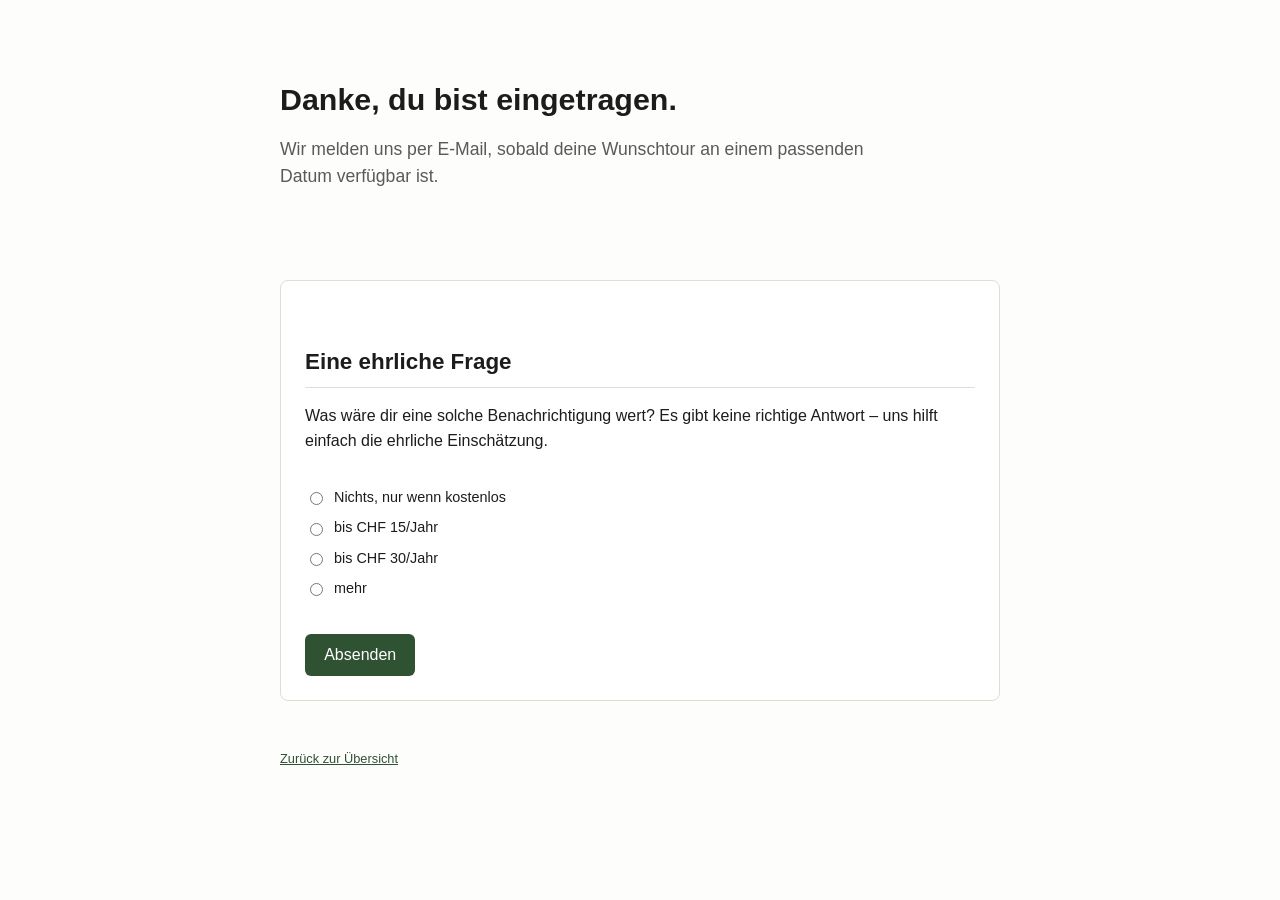
==== danke.html @ 3d611ba7 "Initial landing page for Swiss hut-tour availability alerts Static site with five researched multi-d" ====
<!doctype html>
<html lang="de">
<head>
<meta charset="utf-8">
<meta name="viewport" content="width=device-width, initial-scale=1">
<title>Danke – Hüttentouren Schweiz</title>
<link rel="stylesheet" href="styles.css">
</head>
<body>
<div class="wrap">

<header class="hero">
  <h1>Danke, du bist eingetragen.</h1>
  <p class="lead">
    Wir melden uns per E-Mail, sobald deine Wunschtour an einem passenden Datum verfügbar ist.
  </p>
</header>

<section class="offer">
  <h2>Eine ehrliche Frage</h2>
  <p>
    Was wäre dir eine solche Benachrichtigung wert? Es gibt keine richtige Antwort – uns hilft
    einfach die ehrliche Einschätzung.
  </p>
  <!--
    TODO (Vince, vor Go-Live): eigener, zweiter Formspree/Tally-Endpoint für den Preistest.
    Bewusst als separates, anonymes Formular gehalten statt an die E-Mail-Eintragung gekoppelt –
    einfacher umzusetzen und für die Auswertung (Verteilung der Antworten) ausreichend.
  -->
  <form class="signup" action="https://formspree.io/f/DEIN_PREISTEST_FORMULAR_ID" method="POST">
    <div class="price-options">
      <label><input type="radio" name="preis" value="nichts" required> Nichts, nur wenn kostenlos</label>
      <label><input type="radio" name="preis" value="bis15"> bis CHF 15/Jahr</label>
      <label><input type="radio" name="preis" value="bis30"> bis CHF 30/Jahr</label>
      <label><input type="radio" name="preis" value="mehr"> mehr</label>
    </div>
    <button type="submit">Absenden</button>
  </form>
</section>

<footer>
  <p><a href="index.html">Zurück zur Übersicht</a></p>
</footer>

</div>
</body>
</html>
---- styles.css ----
/* Bewusst simpel gehalten: kein Framework, keine Markenidentität in dieser Phase. */

:root {
  --text: #1c1c1c;
  --muted: #5a5a5a;
  --bg: #fdfdfb;
  --card-bg: #ffffff;
  --border: #e0ddd6;
  --accent: #2f5233;
  --warn-bg: #fdf3e3;
  --warn-border: #e0b862;
  --max-width: 760px;
}

* { box-sizing: border-box; }

body {
  margin: 0;
  font-family: -apple-system, BlinkMacSystemFont, "Segoe UI", Roboto, Helvetica, Arial, sans-serif;
  color: var(--text);
  background: var(--bg);
  line-height: 1.55;
}

.wrap {
  max-width: var(--max-width);
  margin: 0 auto;
  padding: 2rem 1.25rem 4rem;
}

header.hero {
  padding: 3rem 0 2rem;
  text-align: left;
}

h1 {
  font-size: 1.9rem;
  line-height: 1.25;
  margin: 0 0 1rem;
}

.lead {
  font-size: 1.1rem;
  color: var(--muted);
  max-width: 60ch;
}

h2 {
  font-size: 1.4rem;
  margin: 2.5rem 0 1rem;
  border-bottom: 1px solid var(--border);
  padding-bottom: 0.5rem;
}

section.intro p {
  max-width: 60ch;
}

.tour-card {
  background: var(--card-bg);
  border: 1px solid var(--border);
  border-radius: 8px;
  padding: 1.25rem 1.25rem 1.5rem;
  margin-bottom: 1.5rem;
}

.tour-card h3 {
  margin: 0 0 0.15rem;
  font-size: 1.2rem;
}

.tour-meta {
  color: var(--muted);
  font-size: 0.92rem;
  margin: 0 0 0.75rem;
}

.tour-hook {
  margin: 0 0 1rem;
}

.warn-box {
  background: var(--warn-bg);
  border: 1px solid var(--warn-border);
  border-radius: 6px;
  padding: 0.7rem 0.9rem;
  font-size: 0.92rem;
  margin: 0 0 1rem;
}

table.etappen {
  width: 100%;
  border-collapse: collapse;
  font-size: 0.9rem;
  margin-bottom: 1rem;
}

table.etappen th, table.etappen td {
  text-align: left;
  padding: 0.4rem 0.5rem;
  border-bottom: 1px solid var(--border);
  vertical-align: top;
}

table.etappen th {
  font-weight: 600;
  color: var(--muted);
}

.footnote {
  font-size: 0.82rem;
  color: var(--muted);
  margin: -0.5rem 0 1rem;
}

.huetten-list {
  font-size: 0.92rem;
  margin: 0 0 1rem;
  padding-left: 1.1rem;
}

.huetten-list li { margin-bottom: 0.3rem; }

.reise-grid {
  display: grid;
  grid-template-columns: repeat(auto-fit, minmax(150px, 1fr));
  gap: 0.5rem 1rem;
  font-size: 0.9rem;
  margin: 0 0 1rem;
}

.reise-grid div { padding: 0.3rem 0; border-bottom: 1px dotted var(--border); }

.tour-facts {
  font-size: 0.9rem;
  color: var(--muted);
}

a { color: var(--accent); }

section.offer {
  background: var(--card-bg);
  border: 1px solid var(--border);
  border-radius: 8px;
  padding: 1.5rem;
  margin-top: 2.5rem;
}

form.signup {
  display: flex;
  flex-direction: column;
  gap: 0.9rem;
  max-width: 420px;
}

label {
  font-size: 0.9rem;
  font-weight: 600;
}

input[type="email"], select {
  padding: 0.6rem 0.7rem;
  border: 1px solid var(--border);
  border-radius: 6px;
  font-size: 1rem;
  font-family: inherit;
}

button {
  background: var(--accent);
  color: #fff;
  border: none;
  border-radius: 6px;
  padding: 0.75rem 1.2rem;
  font-size: 1rem;
  cursor: pointer;
  width: fit-content;
}

button:hover { opacity: 0.92; }

.about, .legal {
  font-size: 0.92rem;
  color: var(--muted);
  margin-top: 2.5rem;
}

.legal h2 { font-size: 1.1rem; }

footer {
  margin-top: 3rem;
  font-size: 0.8rem;
  color: var(--muted);
}

.price-options {
  display: flex;
  flex-direction: column;
  gap: 0.5rem;
  margin: 1rem 0 1.25rem;
}

.price-options label {
  font-weight: 400;
  display: flex;
  align-items: center;
  gap: 0.5rem;
}
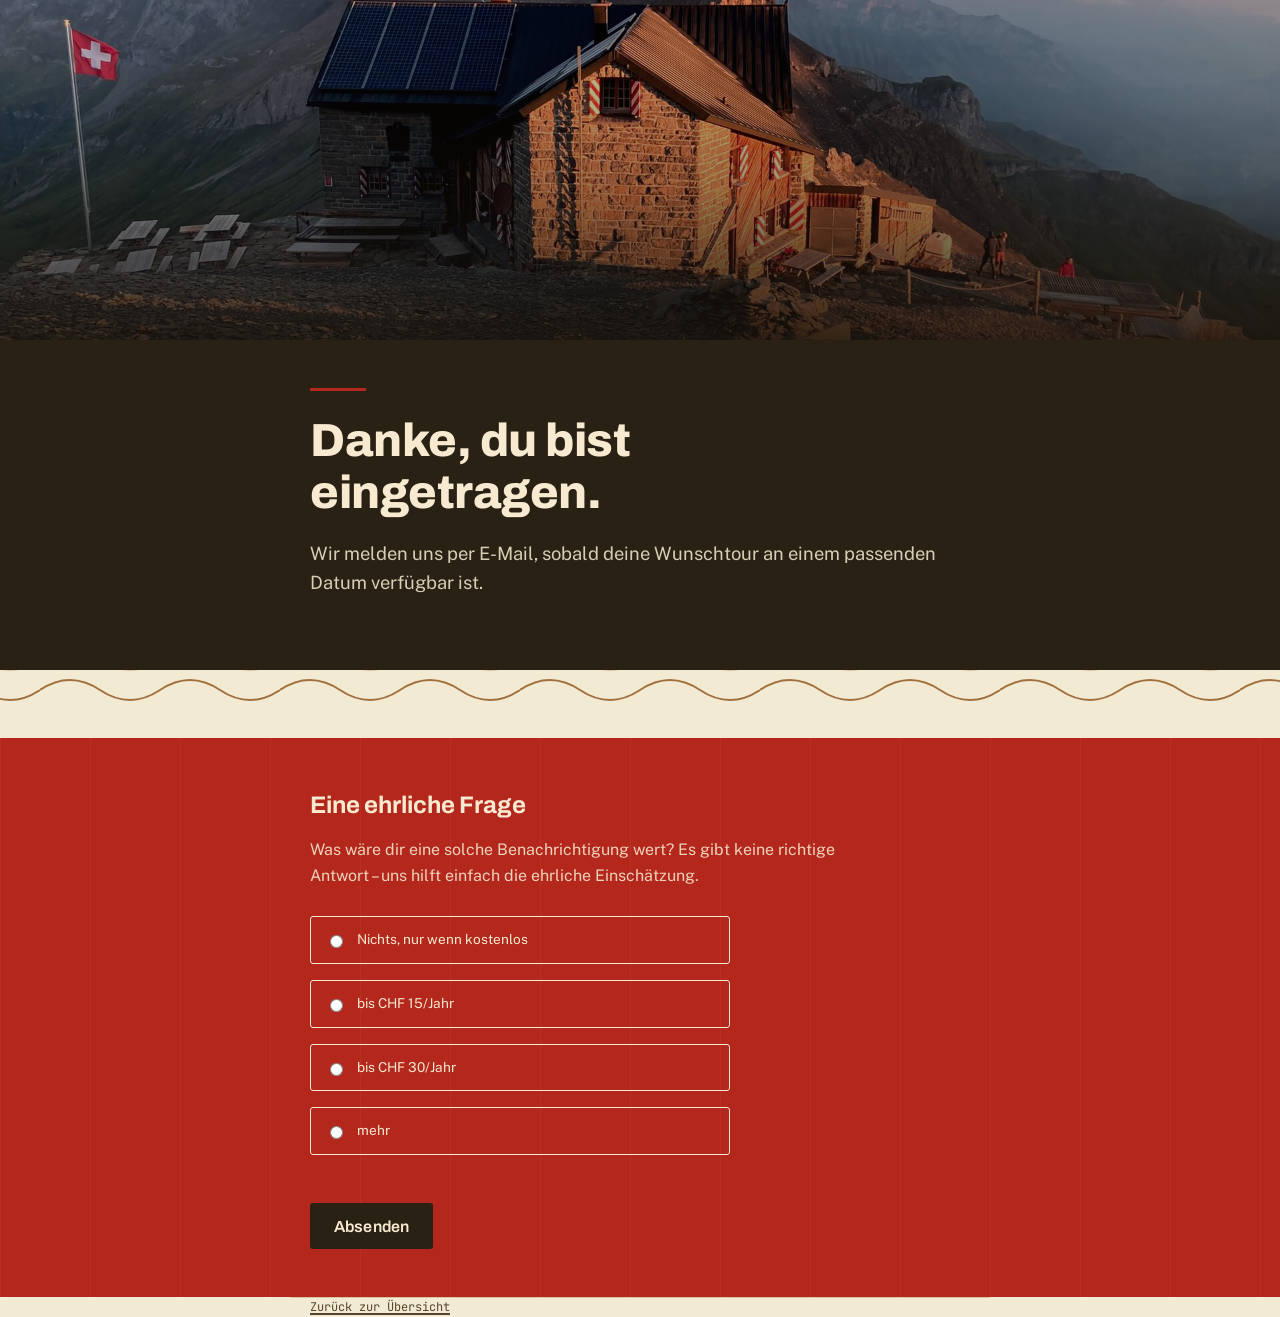
==== commit 97802036: "Redesign landing page for scannability, hierarchy, and real photography Rebuild the Landeskarte desi" ====
--- a/danke.html
+++ b/danke.html
@@ -4,44 +4,51 @@
 <meta charset="utf-8">
 <meta name="viewport" content="width=device-width, initial-scale=1">
 <title>Danke – Hüttentouren Schweiz</title>
+<link rel="icon" href="data:image/svg+xml,%3Csvg xmlns='http://www.w3.org/2000/svg' viewBox='0 0 24 24'%3E%3Crect width='24' height='24' fill='%23f3ead4'/%3E%3Cpath d='M2 18 L9 7 L13 13 L16 9 L22 18 Z' fill='none' stroke='%23b3271c' stroke-width='1.8' stroke-linejoin='round'/%3E%3C/svg%3E">
+<link rel="preconnect" href="https://fonts.googleapis.com">
+<link rel="preconnect" href="https://fonts.gstatic.com" crossorigin>
 <link rel="stylesheet" href="styles.css">
 </head>
 <body>
-<div class="wrap">
 
 <header class="hero">
-  <h1>Danke, du bist eingetragen.</h1>
-  <p class="lead">
-    Wir melden uns per E-Mail, sobald deine Wunschtour an einem passenden Datum verfügbar ist.
-  </p>
+  <div class="hero-photo hero-photo--compact">
+    <img src="images/hero-bluemlisalp.jpg" alt="Blüemlisalphütte SAC bei Sonnenaufgang" loading="eager">
+  </div>
+  <div class="hero-inner">
+    <div class="container">
+      <span class="kicker-route" aria-hidden="true"></span>
+      <h1>Danke, du bist eingetragen.</h1>
+      <p class="lead">
+        Wir melden uns per E-Mail, sobald deine Wunschtour an einem passenden Datum verfügbar ist.
+      </p>
+    </div>
+  </div>
+  <div class="contour-divider" aria-hidden="true"></div>
 </header>
 
 <section class="offer">
-  <h2>Eine ehrliche Frage</h2>
-  <p>
-    Was wäre dir eine solche Benachrichtigung wert? Es gibt keine richtige Antwort – uns hilft
-    einfach die ehrliche Einschätzung.
-  </p>
-  <!--
-    TODO (Vince, vor Go-Live): eigener, zweiter Formspree/Tally-Endpoint für den Preistest.
-    Bewusst als separates, anonymes Formular gehalten statt an die E-Mail-Eintragung gekoppelt –
-    einfacher umzusetzen und für die Auswertung (Verteilung der Antworten) ausreichend.
-  -->
-  <form class="signup" action="https://formspree.io/f/DEIN_PREISTEST_FORMULAR_ID" method="POST">
-    <div class="price-options">
-      <label><input type="radio" name="preis" value="nichts" required> Nichts, nur wenn kostenlos</label>
-      <label><input type="radio" name="preis" value="bis15"> bis CHF 15/Jahr</label>
-      <label><input type="radio" name="preis" value="bis30"> bis CHF 30/Jahr</label>
-      <label><input type="radio" name="preis" value="mehr"> mehr</label>
-    </div>
-    <button type="submit">Absenden</button>
-  </form>
+  <div class="container">
+    <h2>Eine ehrliche Frage</h2>
+    <p>
+      Was wäre dir eine solche Benachrichtigung wert? Es gibt keine richtige Antwort – uns hilft
+      einfach die ehrliche Einschätzung.
+    </p>
+    <form class="signup" action="https://formspree.io/f/xppalkog" method="POST">
+      <div class="price-options">
+        <label><input type="radio" name="preis" value="nichts" required> Nichts, nur wenn kostenlos</label>
+        <label><input type="radio" name="preis" value="bis15"> bis CHF 15/Jahr</label>
+        <label><input type="radio" name="preis" value="bis30"> bis CHF 30/Jahr</label>
+        <label><input type="radio" name="preis" value="mehr"> mehr</label>
+      </div>
+      <button type="submit">Absenden</button>
+    </form>
+  </div>
 </section>
 
-<footer>
+<footer class="container">
   <p><a href="index.html">Zurück zur Übersicht</a></p>
 </footer>
 
-</div>
 </body>
 </html>
--- a/styles.css
+++ b/styles.css
@@ -1,208 +1,609 @@
-/* Bewusst simpel gehalten: kein Framework, keine Markenidentität in dieser Phase. */
+/* Gestaltungswelt: Schweizer Landeskarte (swisstopo). Terrainpapier, Höhenlinien-Textur,
+   eine einzige Routenfarbe für Aktion/Auswahl. Siehe Richtungsvertrag in index.html. */
+
+@import url('https://fonts.googleapis.com/css2?family=Archivo+Expanded:wght@700;800&family=Archivo:wght@500;600;700&family=Public+Sans:wght@400;500;600&family=JetBrains+Mono:wght@400;500;700&display=swap');
 
 :root {
-  --text: #1c1c1c;
-  --muted: #5a5a5a;
-  --bg: #fdfdfb;
-  --card-bg: #ffffff;
-  --border: #e0ddd6;
-  --accent: #2f5233;
-  --warn-bg: #fdf3e3;
-  --warn-border: #e0b862;
-  --max-width: 760px;
+  --paper: #f3ead4;
+  --paper-deep: #e8daae;
+  --card-bg: #f8f2e1;
+  --ink: #2a2115;
+  --ink-soft: #55452f;
+  --contour: #a2703f;
+  --contour-soft: #cba677;
+  --water: #1c6c88;
+  --route: #b3271c;
+  --route-deep: #8a1e15;
+  --on-route: #f7ead0;
+  --border: #d8c69a;
+  --warn-bg: #f7e6bd;
+  --warn-border: #b9812c;
+  --content-width: 700px;
+  --wide-width: 1040px;
+  --radius: 3px;
 }
 
 * { box-sizing: border-box; }
+
+::selection { background: var(--route); color: var(--on-route); }
 
 body {
   margin: 0;
-  font-family: -apple-system, BlinkMacSystemFont, "Segoe UI", Roboto, Helvetica, Arial, sans-serif;
-  color: var(--text);
-  background: var(--bg);
-  line-height: 1.55;
-}
-
-.wrap {
-  max-width: var(--max-width);
+  font-family: "Public Sans", -apple-system, BlinkMacSystemFont, "Segoe UI", sans-serif;
+  color: var(--ink);
+  background: var(--paper);
+  line-height: 1.6;
+  -webkit-font-smoothing: antialiased;
+}
+
+.container {
+  max-width: var(--content-width);
   margin: 0 auto;
-  padding: 2rem 1.25rem 4rem;
-}
-
+  padding: 0 1.25rem;
+}
+
+.container-wide {
+  max-width: var(--wide-width);
+  margin: 0 auto;
+  padding: 0 1.25rem;
+}
+
+h1, h2, h3 {
+  font-family: "Archivo", sans-serif;
+  font-weight: 700;
+  color: var(--ink);
+  margin: 0;
+}
+
+a { color: var(--route); text-decoration-thickness: 1.5px; text-underline-offset: 2px; }
+a:hover { color: var(--route-deep); }
+
+a:focus-visible, button:focus-visible, input:focus-visible, select:focus-visible {
+  outline: 2.5px solid var(--route);
+  outline-offset: 2px;
+}
+
+input, select, button { accent-color: var(--route); }
+input, select { caret-color: var(--route); }
+
+/* ---------- Icon sprite ---------- */
+.icons { position: absolute; width: 0; height: 0; overflow: hidden; }
+.icon { width: 1em; height: 1em; stroke: currentColor; fill: none; stroke-width: 1.6; stroke-linecap: round; stroke-linejoin: round; vertical-align: -0.15em; }
+
+/* ---------- Hero ---------- */
 header.hero {
-  padding: 3rem 0 2rem;
-  text-align: left;
+  position: relative;
+  background: var(--ink);
+}
+
+.hero-photo {
+  position: relative;
+  min-height: min(64vh, 560px);
+  display: flex;
+  align-items: flex-end;
+  overflow: hidden;
+}
+
+.hero-photo img {
+  position: absolute;
+  inset: 0;
+  width: 100%;
+  height: 100%;
+  object-fit: cover;
+  object-position: center 60%;
+  filter: sepia(0.3) saturate(1.2) hue-rotate(-8deg) contrast(1.06) brightness(0.88);
+}
+
+.hero-photo--compact { min-height: min(38vh, 340px); }
+
+.hero-photo::after {
+  content: "";
+  position: absolute;
+  inset: 0;
+  background: linear-gradient(180deg, rgba(23, 17, 10, 0.1) 0%, rgba(23, 17, 10, 0.35) 55%, rgba(23, 17, 10, 0.86) 100%);
+}
+
+.hero-inner {
+  position: relative;
+  z-index: 1;
+  padding: 3rem 0 2.5rem;
+  color: var(--on-route);
+}
+
+.hero .kicker-route {
+  display: block;
+  width: 3.5rem;
+  height: 3px;
+  background: var(--route);
+  margin-bottom: 1.5rem;
 }
 
 h1 {
-  font-size: 1.9rem;
-  line-height: 1.25;
-  margin: 0 0 1rem;
-}
+  font-family: "Archivo Expanded", "Archivo", sans-serif;
+  font-weight: 800;
+  font-size: clamp(1.9rem, 4.2vw, 2.9rem);
+  line-height: 1.12;
+  letter-spacing: -0.01em;
+  max-width: 15ch;
+  margin-bottom: 1.25rem;
+}
+
+header.hero h1 { color: var(--on-route); }
 
 .lead {
-  font-size: 1.1rem;
-  color: var(--muted);
-  max-width: 60ch;
+  font-size: 1.15rem;
+  color: var(--ink-soft);
+  max-width: 58ch;
+  margin: 0 0 2rem;
+}
+
+header.hero .lead { color: rgba(247, 234, 208, 0.86); }
+
+.legend-strip {
+  display: flex;
+  flex-wrap: wrap;
+  gap: 0.5rem 0;
+  border-top: 1px solid rgba(247, 234, 208, 0.3);
+  border-bottom: 1px solid rgba(247, 234, 208, 0.3);
+  padding: 0.85rem 0;
+}
+
+.legend-item {
+  display: flex;
+  align-items: center;
+  gap: 0.5rem;
+  font-family: "JetBrains Mono", monospace;
+  font-size: 0.82rem;
+  letter-spacing: 0.02em;
+  color: rgba(247, 234, 208, 0.86);
+  padding-right: 1.5rem;
+  border-right: 1px solid rgba(247, 234, 208, 0.3);
+}
+.legend-item:last-child { border-right: none; padding-right: 0; }
+.legend-item .icon { color: var(--route); width: 1.15em; height: 1.15em; }
+
+/* Crisp, fixed-tile contour texture -- a background pattern, never a
+   viewBox-stretched vector, so it can never distort or pixelate. */
+.contour-divider {
+  height: 3.25rem;
+  background-image: url("data:image/svg+xml,%3Csvg xmlns='http://www.w3.org/2000/svg' viewBox='0 0 240 120'%3E%3Cpath d='M0 88 Q30 68 60 88 T120 88 T180 88 T240 88' fill='none' stroke='%23a2703f' stroke-width='2'/%3E%3Cpath d='M0 58 Q30 38 60 58 T120 58 T180 58 T240 58' fill='none' stroke='%23cba677' stroke-width='1.6' opacity='0.8'/%3E%3Cpath d='M0 28 Q30 13 60 28 T120 28 T180 28 T240 28' fill='none' stroke='%23cba677' stroke-width='1.2' opacity='0.5'/%3E%3C/svg%3E");
+  background-repeat: repeat-x;
+  background-size: 240px 120px;
+  background-position: bottom center;
+  background-color: var(--paper);
+}
+
+/* ---------- Intro ---------- */
+section.intro { padding: 2.75rem 0 0.5rem; }
+
+section.intro h2 { font-size: 1.35rem; margin-bottom: 0.9rem; }
+section.intro p { max-width: 62ch; color: var(--ink-soft); }
+
+.jump-nav {
+  display: flex;
+  flex-wrap: wrap;
+  gap: 0.6rem;
+  margin-top: 1.4rem;
+}
+.jump-nav a {
+  font-family: "Archivo", sans-serif;
+  font-weight: 600;
+  font-size: 0.82rem;
+  color: var(--route-deep);
+  text-decoration: none;
+  border: 1.5px solid var(--contour-soft);
+  border-radius: 2px;
+  padding: 0.4rem 0.75rem;
+  transition: border-color 0.15s ease, background 0.15s ease;
+}
+.jump-nav a:hover, .jump-nav a:focus-visible {
+  border-color: var(--route);
+  background: var(--card-bg);
 }
 
 h2 {
-  font-size: 1.4rem;
-  margin: 2.5rem 0 1rem;
-  border-bottom: 1px solid var(--border);
-  padding-bottom: 0.5rem;
-}
-
-section.intro p {
-  max-width: 60ch;
-}
+  font-size: 1.35rem;
+  letter-spacing: -0.005em;
+}
+
+.section-heading {
+  display: flex;
+  align-items: baseline;
+  gap: 0.75rem;
+  margin: 3rem 0 1.25rem;
+}
+.section-heading::after {
+  content: "";
+  flex: 1;
+  height: 1px;
+  background: repeating-linear-gradient(90deg, var(--contour-soft) 0 6px, transparent 6px 11px);
+  transform: translateY(-0.3em);
+}
+
+/* ---------- Tour cards ---------- */
+main.tours { padding: 0.5rem 0 1rem; }
 
 .tour-card {
+  position: relative;
   background: var(--card-bg);
   border: 1px solid var(--border);
-  border-radius: 8px;
-  padding: 1.25rem 1.25rem 1.5rem;
-  margin-bottom: 1.5rem;
+  border-radius: var(--radius);
+  padding: 0;
+  margin-bottom: 2.25rem;
+  clip-path: polygon(0 0, calc(100% - 22px) 0, 100% 22px, 100% 100%, 0 100%);
+  box-shadow: 0 1px 3px rgba(42, 33, 22, 0.07), 0 6px 14px rgba(42, 33, 22, 0.05);
+  overflow: hidden;
+}
+
+.tour-card::before {
+  content: "";
+  position: absolute;
+  top: 0; right: 0;
+  width: 22px; height: 22px;
+  background: var(--paper-deep);
+  clip-path: polygon(0 0, 100% 0, 100% 100%);
+  border-bottom: 1px solid var(--border);
+  border-left: 1px solid var(--border);
+  z-index: 2;
+}
+
+.tour-photo {
+  position: relative;
+  aspect-ratio: 16 / 9;
+  background: var(--paper-deep);
+}
+
+.tour-photo img {
+  width: 100%;
+  height: 100%;
+  object-fit: cover;
+  display: block;
+  filter: sepia(0.25) saturate(1.15) hue-rotate(-6deg) contrast(1.04) brightness(0.95);
+}
+
+.region-tag {
+  position: absolute;
+  left: 0.9rem;
+  bottom: 0.9rem;
+  background: rgba(23, 17, 10, 0.72);
+  color: var(--on-route);
+  font-family: "JetBrains Mono", monospace;
+  font-size: 0.72rem;
+  letter-spacing: 0.06em;
+  text-transform: uppercase;
+  padding: 0.35rem 0.6rem;
+  border-radius: 2px;
+}
+
+.tour-card-body {
+  padding: 1.5rem 1.75rem 1.85rem;
+}
+
+.tour-card-head {
+  display: flex;
+  justify-content: space-between;
+  align-items: flex-start;
+  gap: 1rem;
+  flex-wrap: wrap;
+  margin-bottom: 0.4rem;
 }
 
 .tour-card h3 {
-  margin: 0 0 0.15rem;
-  font-size: 1.2rem;
+  font-size: 1.3rem;
+  line-height: 1.25;
+  max-width: 34ch;
 }
 
 .tour-meta {
-  color: var(--muted);
-  font-size: 0.92rem;
-  margin: 0 0 0.75rem;
-}
+  display: flex;
+  flex-wrap: wrap;
+  gap: 0 1.1rem;
+  font-family: "JetBrains Mono", monospace;
+  font-size: 0.8rem;
+  color: var(--ink-soft);
+  margin: 0 0 1.1rem;
+}
+.tour-meta span { display: inline-flex; align-items: center; gap: 0.4rem; }
+.tour-meta .icon { color: var(--contour); }
 
 .tour-hook {
-  margin: 0 0 1rem;
+  margin: 0 0 1.1rem;
+  color: var(--ink-soft);
 }
 
 .warn-box {
   background: var(--warn-bg);
-  border: 1px solid var(--warn-border);
-  border-radius: 6px;
-  padding: 0.7rem 0.9rem;
+  border: 1px dashed var(--warn-border);
+  border-radius: var(--radius);
+  padding: 0.75rem 1rem;
   font-size: 0.92rem;
-  margin: 0 0 1rem;
+  margin: 0 0 1.25rem;
+  display: flex;
+  gap: 0.6rem;
+}
+.warn-box .icon { flex-shrink: 0; margin-top: 0.2em; color: var(--warn-border); width: 1.2em; height: 1.2em; }
+
+.table-scroll {
+  overflow-x: auto;
+  margin: 0 0 0.4rem;
+  border-top: 1px solid var(--border);
 }
 
 table.etappen {
   width: 100%;
+  min-width: 460px;
   border-collapse: collapse;
-  font-size: 0.9rem;
-  margin-bottom: 1rem;
+  font-size: 0.88rem;
 }
 
 table.etappen th, table.etappen td {
   text-align: left;
-  padding: 0.4rem 0.5rem;
+  padding: 0.6rem 0.6rem 0.6rem 0;
   border-bottom: 1px solid var(--border);
   vertical-align: top;
 }
 
 table.etappen th {
+  font-family: "Archivo", sans-serif;
   font-weight: 600;
-  color: var(--muted);
+  font-size: 0.72rem;
+  letter-spacing: 0.06em;
+  text-transform: uppercase;
+  color: var(--ink-soft);
+}
+
+table.etappen td:nth-child(1) {
+  width: 2.4rem;
+}
+
+.day-badge {
+  display: inline-flex;
+  align-items: center;
+  justify-content: center;
+  width: 1.6rem;
+  height: 1.6rem;
+  border-radius: 50%;
+  background: var(--route);
+  color: var(--on-route);
+  font-family: "JetBrains Mono", monospace;
+  font-weight: 700;
+  font-size: 0.78rem;
+}
+
+table.etappen td:nth-child(3), table.etappen td:nth-child(4) {
+  font-family: "JetBrains Mono", monospace;
+  font-size: 0.85rem;
+  white-space: nowrap;
 }
 
 .footnote {
-  font-size: 0.82rem;
-  color: var(--muted);
-  margin: -0.5rem 0 1rem;
+  font-size: 0.8rem;
+  color: var(--ink-soft);
+  margin: 0.6rem 0 1.25rem;
+  font-style: italic;
 }
 
 .huetten-list {
+  list-style: none;
+  margin: 0 0 1.25rem;
+  padding: 0;
+  display: flex;
+  flex-direction: column;
+  gap: 0.45rem;
+}
+.huetten-list li {
+  display: flex;
+  align-items: baseline;
+  gap: 0.55rem;
   font-size: 0.92rem;
-  margin: 0 0 1rem;
-  padding-left: 1.1rem;
-}
-
-.huetten-list li { margin-bottom: 0.3rem; }
+}
+.huetten-list .icon { flex-shrink: 0; color: var(--contour); width: 1.05em; height: 1.05em; transform: translateY(0.15em); }
 
 .reise-grid {
   display: grid;
-  grid-template-columns: repeat(auto-fit, minmax(150px, 1fr));
-  gap: 0.5rem 1rem;
+  grid-template-columns: repeat(auto-fit, minmax(160px, 1fr));
+  gap: 0;
+  font-family: "JetBrains Mono", monospace;
+  font-size: 0.82rem;
+  color: var(--ink-soft);
+  margin: 0 0 1rem;
+  border: 1px solid var(--border);
+  border-radius: var(--radius);
+  overflow: hidden;
+}
+.reise-grid div {
+  padding: 0.55rem 0.75rem;
+  border-bottom: 1px solid var(--border);
+  border-right: 1px solid var(--border);
+}
+.reise-grid div:nth-last-child(-n+2) { border-bottom: none; }
+
+.tour-facts {
+  font-size: 0.85rem;
+  color: var(--ink-soft);
+}
+
+/* ---------- Disclosure (Etappenplan etc.) ---------- */
+summary.tour-toggle {
+  list-style: none;
+  cursor: pointer;
+  display: flex;
+  align-items: center;
+  justify-content: space-between;
+  gap: 0.75rem;
+  font-family: "Archivo", sans-serif;
+  font-weight: 600;
   font-size: 0.9rem;
-  margin: 0 0 1rem;
-}
-
-.reise-grid div { padding: 0.3rem 0; border-bottom: 1px dotted var(--border); }
-
-.tour-facts {
-  font-size: 0.9rem;
-  color: var(--muted);
-}
-
-a { color: var(--accent); }
-
+  color: var(--route-deep);
+  padding: 0.9rem 0;
+  border-top: 1px solid var(--border);
+  margin-top: 0.35rem;
+  -webkit-tap-highlight-color: transparent;
+}
+summary.tour-toggle::-webkit-details-marker { display: none; }
+summary.tour-toggle::marker { content: ""; }
+summary.tour-toggle:active { opacity: 0.65; }
+
+.tour-detail-wrap[open] summary.tour-toggle { color: var(--ink); }
+
+.chevron {
+  width: 1.15em;
+  height: 1.15em;
+  flex-shrink: 0;
+  transition: transform 0.25s cubic-bezier(0.16, 1, 0.3, 1);
+}
+.tour-detail-wrap[open] .chevron { transform: rotate(180deg); }
+
+.tour-detail-inner { padding-top: 1.1rem; }
+
+@starting-style {
+  .tour-detail-wrap[open] .tour-detail-inner { opacity: 0; }
+}
+.tour-detail-wrap[open] .tour-detail-inner {
+  opacity: 1;
+  transition: opacity 0.4s ease;
+}
+
+@media (prefers-reduced-motion: reduce) {
+  .chevron { transition: none; }
+  .tour-detail-wrap[open] .tour-detail-inner { transition: none; }
+}
+
+/* ---------- Offer band ---------- */
 section.offer {
-  background: var(--card-bg);
-  border: 1px solid var(--border);
-  border-radius: 8px;
-  padding: 1.5rem;
-  margin-top: 2.5rem;
-}
+  background: var(--route);
+  background-image:
+    repeating-linear-gradient(90deg, rgba(247,234,208,0.05) 0 1px, transparent 1px 90px);
+  color: var(--on-route);
+  padding: 3rem 0;
+  margin: 1rem 0 0;
+}
+
+section.offer h2 { color: var(--on-route); font-size: 1.5rem; }
+section.offer > .container > p { color: rgba(247,234,208,0.88); max-width: 56ch; margin: 0.8rem 0 1.75rem; }
 
 form.signup {
   display: flex;
   flex-direction: column;
-  gap: 0.9rem;
+  gap: 1.1rem;
   max-width: 420px;
 }
 
 label {
-  font-size: 0.9rem;
+  font-size: 0.85rem;
   font-weight: 600;
+  font-family: "Archivo", sans-serif;
+  letter-spacing: 0.02em;
+  text-transform: uppercase;
+  color: var(--on-route);
+  display: block;
+  margin-bottom: 0.4rem;
 }
 
 input[type="email"], select {
-  padding: 0.6rem 0.7rem;
-  border: 1px solid var(--border);
-  border-radius: 6px;
+  width: 100%;
+  padding: 0.75rem 0.85rem;
+  border: 1.5px solid var(--on-route);
+  border-radius: var(--radius);
   font-size: 1rem;
-  font-family: inherit;
-}
+  font-family: "Public Sans", sans-serif;
+  background: var(--on-route);
+  color: var(--ink);
+}
+input[type="email"]::placeholder { color: var(--ink-soft); }
+
+input:invalid:not(:placeholder-shown) { border-color: #5a1710; }
 
 button {
-  background: var(--accent);
-  color: #fff;
+  background: var(--ink);
+  color: var(--on-route);
   border: none;
-  border-radius: 6px;
-  padding: 0.75rem 1.2rem;
+  border-radius: var(--radius);
+  padding: 0.9rem 1.5rem;
   font-size: 1rem;
+  font-family: "Archivo", sans-serif;
+  font-weight: 600;
+  letter-spacing: 0.01em;
   cursor: pointer;
   width: fit-content;
-}
-
-button:hover { opacity: 0.92; }
-
+  transition: transform 0.15s ease, background 0.15s ease;
+}
+button:hover { background: #40331f; transform: translateY(-1px); }
+button:active { transform: translateY(0); }
+button:disabled { opacity: 0.7; cursor: wait; transform: none; }
+
+/* ---------- About / legal / footer ---------- */
 .about, .legal {
+  padding: 0 0;
+}
+.about h2, .legal h2 { font-size: 1.1rem; }
+.about p, .legal p {
   font-size: 0.92rem;
-  color: var(--muted);
-  margin-top: 2.5rem;
-}
-
-.legal h2 { font-size: 1.1rem; }
+  color: var(--ink-soft);
+  max-width: 62ch;
+}
+
+.credits {
+  list-style: none;
+  margin: 0.5rem 0 0;
+  padding: 0;
+  font-size: 0.78rem;
+  color: var(--ink-soft);
+}
+.credits li { margin-bottom: 0.3rem; }
 
 footer {
-  margin-top: 3rem;
-  font-size: 0.8rem;
-  color: var(--muted);
-}
-
+  border-top: 1px solid var(--border);
+  margin-top: 1rem;
+  padding: 1.5rem 0 3rem;
+}
+footer p {
+  font-family: "JetBrains Mono", monospace;
+  font-size: 0.75rem;
+  color: var(--ink-soft);
+  margin: 0;
+}
+footer a { color: var(--ink-soft); }
+
+.stack { padding: 2.75rem 0; }
+.stack + .stack { padding-top: 0; }
+
+/* ---------- Danke / price tiles ---------- */
 .price-options {
   display: flex;
   flex-direction: column;
-  gap: 0.5rem;
-  margin: 1rem 0 1.25rem;
+  gap: 0.6rem;
+  margin: 0 0 1.5rem;
 }
 
 .price-options label {
+  text-transform: none;
   font-weight: 400;
+  font-family: "Public Sans", sans-serif;
+  letter-spacing: normal;
   display: flex;
   align-items: center;
-  gap: 0.5rem;
-}
+  gap: 0.65rem;
+  border: 1.5px solid var(--on-route);
+  border-radius: var(--radius);
+  padding: 0.75rem 0.9rem;
+  cursor: pointer;
+  transition: background 0.15s ease;
+}
+.price-options label:has(input:checked) {
+  background: var(--on-route);
+  color: var(--ink);
+}
+.price-options label:has(input:focus-visible) {
+  outline: 2.5px solid var(--ink);
+  outline-offset: 2px;
+}
+
+/* ---------- Responsive ---------- */
+@media (max-width: 640px) {
+  .hero-photo { min-height: 52vh; }
+  .hero-inner { padding: 2.25rem 0 2rem; }
+  .legend-item { flex: 1 1 45%; border-right: none; padding-right: 0; }
+  .tour-card-body { padding: 1.25rem 1.1rem 1.5rem; }
+  section.offer { padding: 2.25rem 0; }
+}
